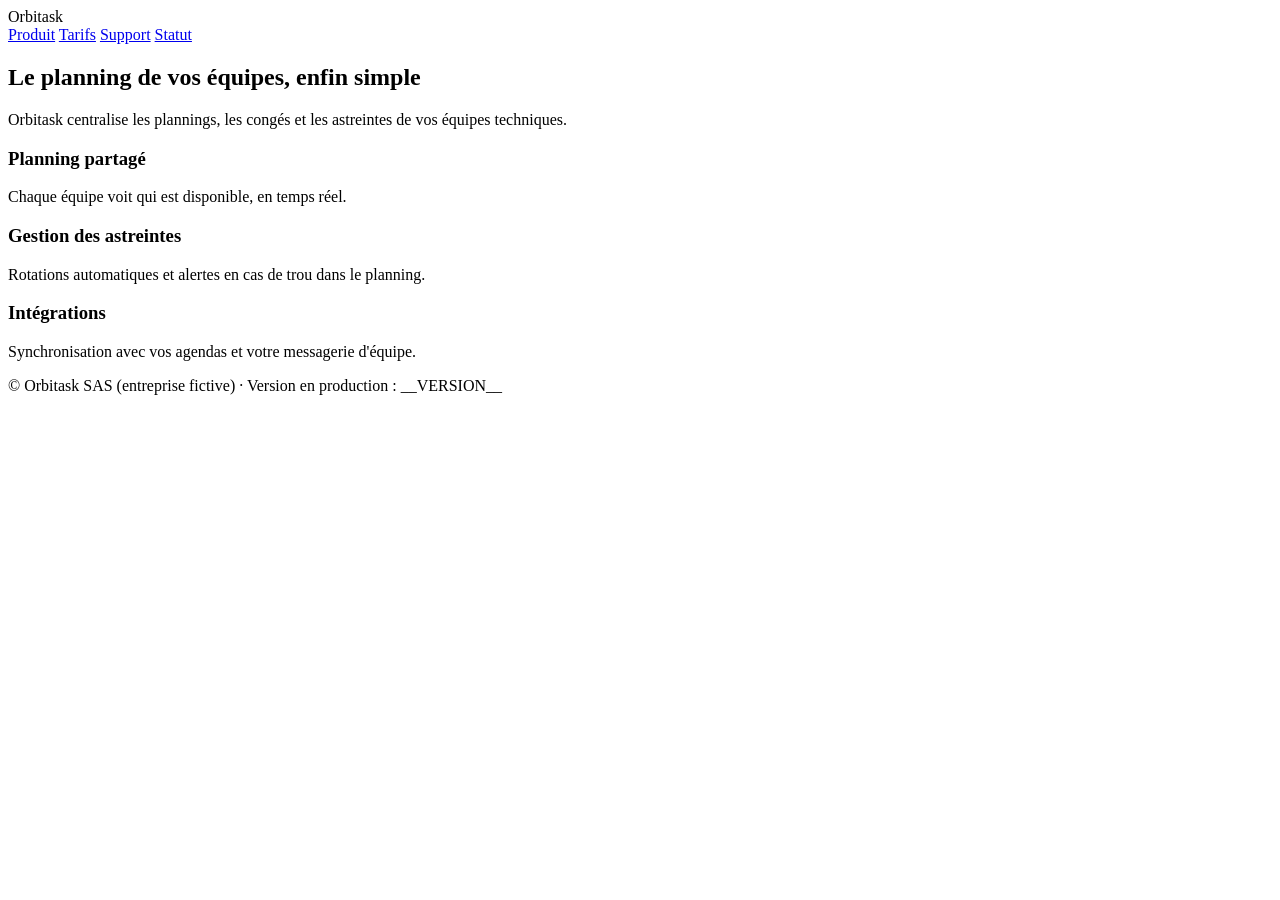
==== index.html @ 550a2c53 "ORB-2 : ajouter la page Statut et les menus Préparé avec assistance IA. Tests originaux exécutés loc" ====
<!doctype html>
<html lang="fr">
  <head>
    <meta charset="utf-8">
    <meta name="viewport" content="width=device-width, initial-scale=1">
    <title>Produit · Orbitask</title>
    <link rel="stylesheet" href="style.css">
  </head>
  <body>
    <header>
      <span class="logo">Orbitask</span>
      <nav>
        <a href="index.html">Produit</a>
        <a href="tarifs.html">Tarifs</a>
        <a href="support.html">Support</a>
        <a href="statut.html">Statut</a>
      </nav>
    </header>
    <section class="hero">
      <h1>Le planning de vos équipes, enfin simple</h1>
      <p>Orbitask centralise les plannings, les congés et les astreintes de vos équipes techniques.</p>
    </section>
    <main>
      <div class="grille">
        <div class="carte"><h3>Planning partagé</h3><p>Chaque équipe voit qui est disponible, en temps réel.</p></div>
        <div class="carte"><h3>Gestion des astreintes</h3><p>Rotations automatiques et alertes en cas de trou dans le planning.</p></div>
        <div class="carte"><h3>Intégrations</h3><p>Synchronisation avec vos agendas et votre messagerie d'équipe.</p></div>
      </div>
    </main>
    <footer>
      © Orbitask SAS (entreprise fictive) · Version en production : <span class="version">__VERSION__</span>
    </footer>
  </body>
</html>
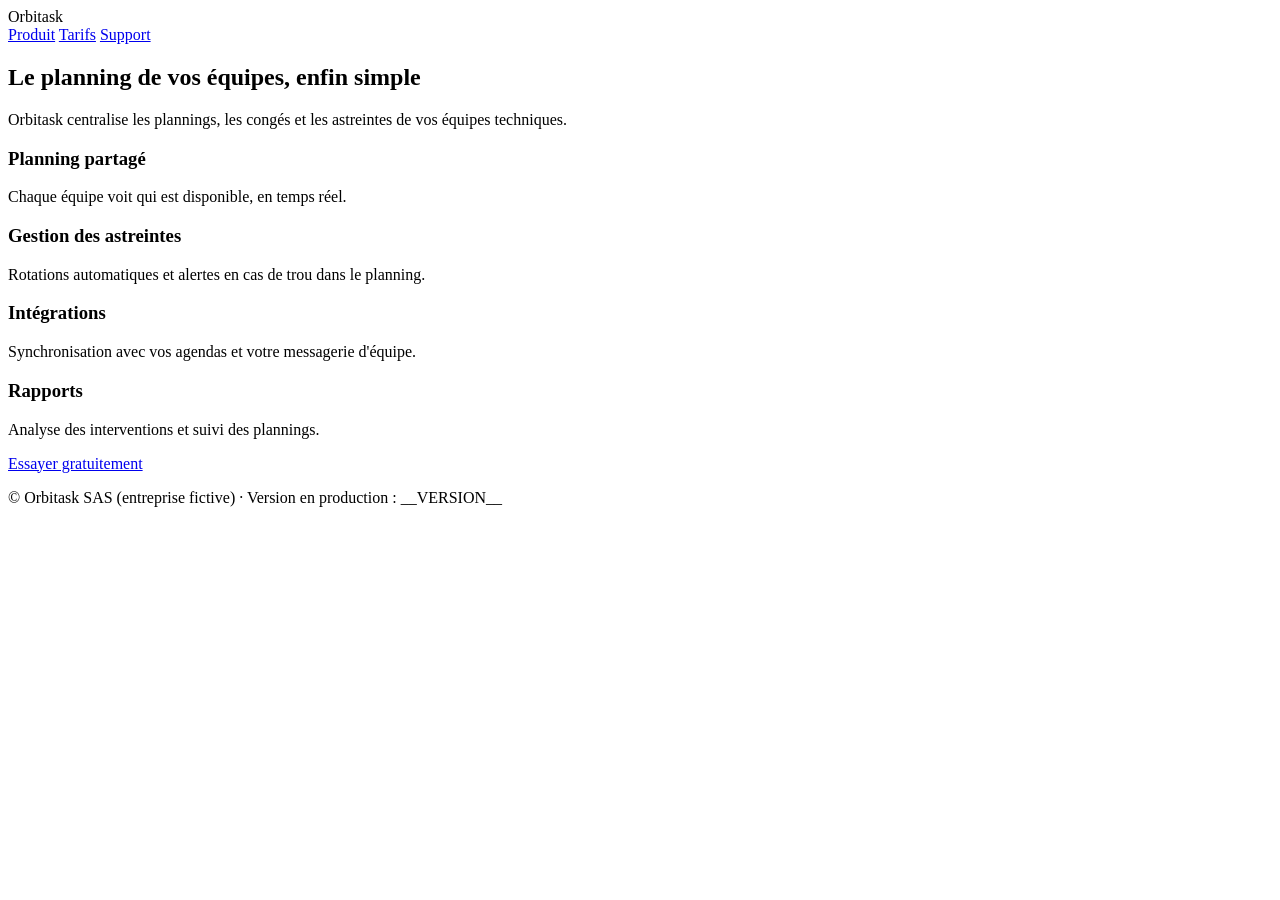
==== commit a8cad4e3: "ORB-5 : ajouter Rapports et le bouton d’essai Préparé avec assistance IA. Tests originaux locaux : O" ====
--- a/index.html
+++ b/index.html
@@ -13,7 +13,6 @@
         <a href="index.html">Produit</a>
         <a href="tarifs.html">Tarifs</a>
         <a href="support.html">Support</a>
-        <a href="statut.html">Statut</a>
       </nav>
     </header>
     <section class="hero">
@@ -25,7 +24,9 @@
         <div class="carte"><h3>Planning partagé</h3><p>Chaque équipe voit qui est disponible, en temps réel.</p></div>
         <div class="carte"><h3>Gestion des astreintes</h3><p>Rotations automatiques et alertes en cas de trou dans le planning.</p></div>
         <div class="carte"><h3>Intégrations</h3><p>Synchronisation avec vos agendas et votre messagerie d'équipe.</p></div>
+        <div class="carte"><h3>Rapports</h3><p>Analyse des interventions et suivi des plannings.</p></div>
       </div>
+      <p><a class="bouton" href="tarifs.html">Essayer gratuitement</a></p>
     </main>
     <footer>
       © Orbitask SAS (entreprise fictive) · Version en production : <span class="version">__VERSION__</span>
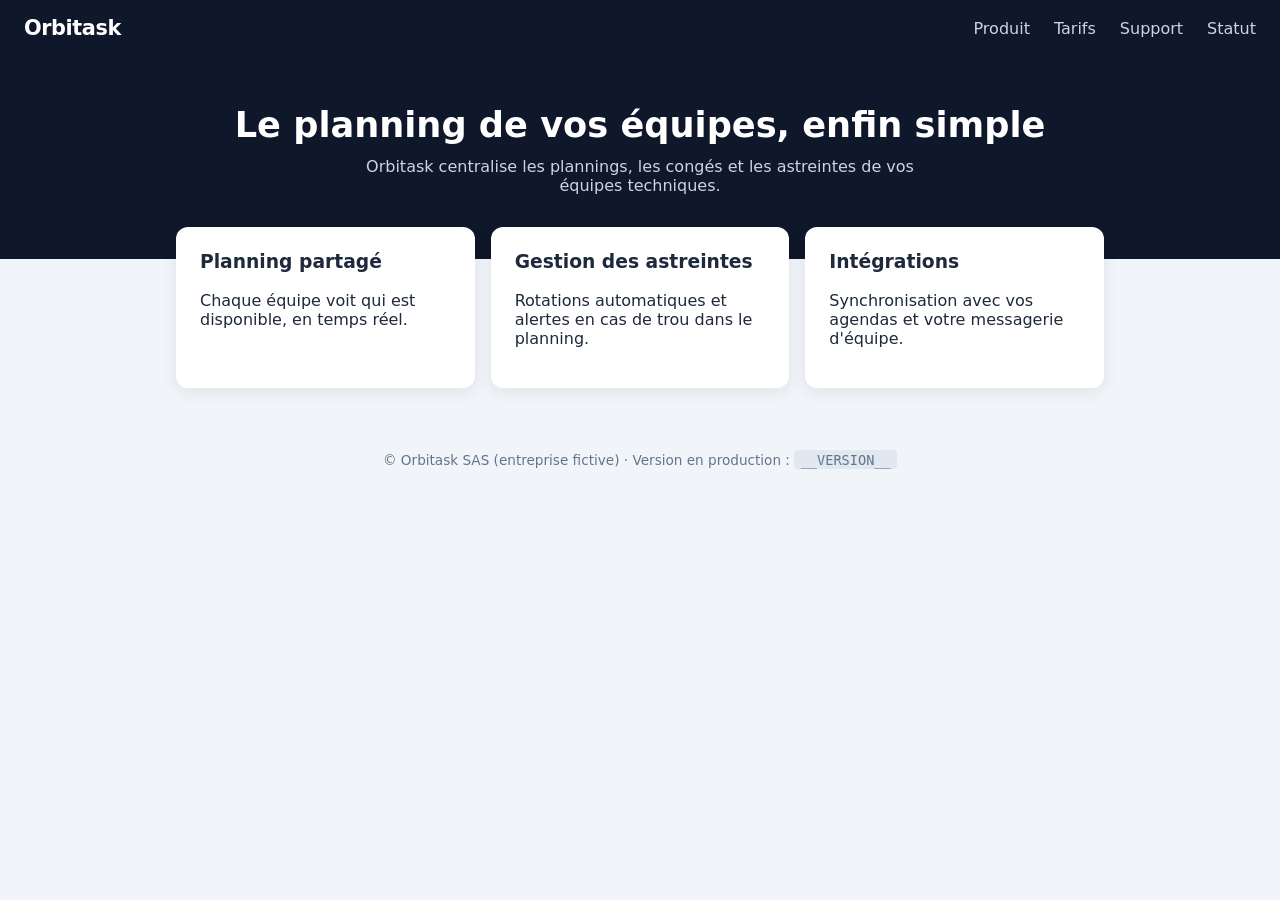
==== commit 112b89a5: "Merge pull request #9 from aghosta46/feature/orb-2 ORB-2 : ajouter la page Statut et les menus" ====
--- a/index.html
+++ b/index.html
@@ -13,6 +13,7 @@
         <a href="index.html">Produit</a>
         <a href="tarifs.html">Tarifs</a>
         <a href="support.html">Support</a>
+        <a href="statut.html">Statut</a>
       </nav>
     </header>
     <section class="hero">
@@ -24,9 +25,7 @@
         <div class="carte"><h3>Planning partagé</h3><p>Chaque équipe voit qui est disponible, en temps réel.</p></div>
         <div class="carte"><h3>Gestion des astreintes</h3><p>Rotations automatiques et alertes en cas de trou dans le planning.</p></div>
         <div class="carte"><h3>Intégrations</h3><p>Synchronisation avec vos agendas et votre messagerie d'équipe.</p></div>
-        <div class="carte"><h3>Rapports</h3><p>Analyse des interventions et suivi des plannings.</p></div>
       </div>
-      <p><a class="bouton" href="tarifs.html">Essayer gratuitement</a></p>
     </main>
     <footer>
       © Orbitask SAS (entreprise fictive) · Version en production : <span class="version">__VERSION__</span>
--- a/style.css
+++ b/style.css
@@ -0,0 +1,19 @@
+:root { --fond: #0f172a; --carte: #ffffff; --texte: #1e293b; --doux: #64748b; --accent: #4f46e5; --clair: #f1f5f9; }
+* { box-sizing: border-box; }
+body { margin: 0; font-family: system-ui, -apple-system, sans-serif; background: var(--clair); color: var(--texte); }
+header { background: var(--fond); color: #fff; padding: 1rem 1.5rem; display: flex; justify-content: space-between; align-items: center; flex-wrap: wrap; gap: 1rem; }
+.logo { font-weight: 800; font-size: 1.3rem; letter-spacing: -.02em; }
+nav { display: flex; gap: 1.5rem; }
+nav a { color: #cbd5e1; text-decoration: none; font-weight: 500; }
+nav a:hover { color: #fff; }
+.hero { background: var(--fond); color: #fff; text-align: center; padding: 3rem 1.5rem 4rem; }
+.hero h1 { font-size: 2.2rem; margin: 0 0 .75rem; }
+.hero p { color: #cbd5e1; max-width: 560px; margin: 0 auto; }
+main { max-width: 960px; margin: -2rem auto 2rem; padding: 0 1rem; }
+.grille { display: grid; grid-template-columns: repeat(auto-fit, minmax(240px, 1fr)); gap: 1rem; }
+.carte { background: var(--carte); border-radius: 12px; padding: 1.5rem; box-shadow: 0 4px 16px rgba(15,23,42,.08); }
+.carte h2, .carte h3 { margin-top: 0; }
+.prix { font-size: 1.8rem; font-weight: 800; color: #ffffff; }
+.bouton { display: inline-block; background: var(--accent); color: #fff; padding: .6rem 1.2rem; border-radius: 8px; text-decoration: none; font-weight: 600; }
+footer { text-align: center; padding: 2rem 1rem; font-size: .85rem; color: var(--doux); }
+.version { font-family: ui-monospace, monospace; background: #e2e8f0; padding: .1rem .4rem; border-radius: 4px; }
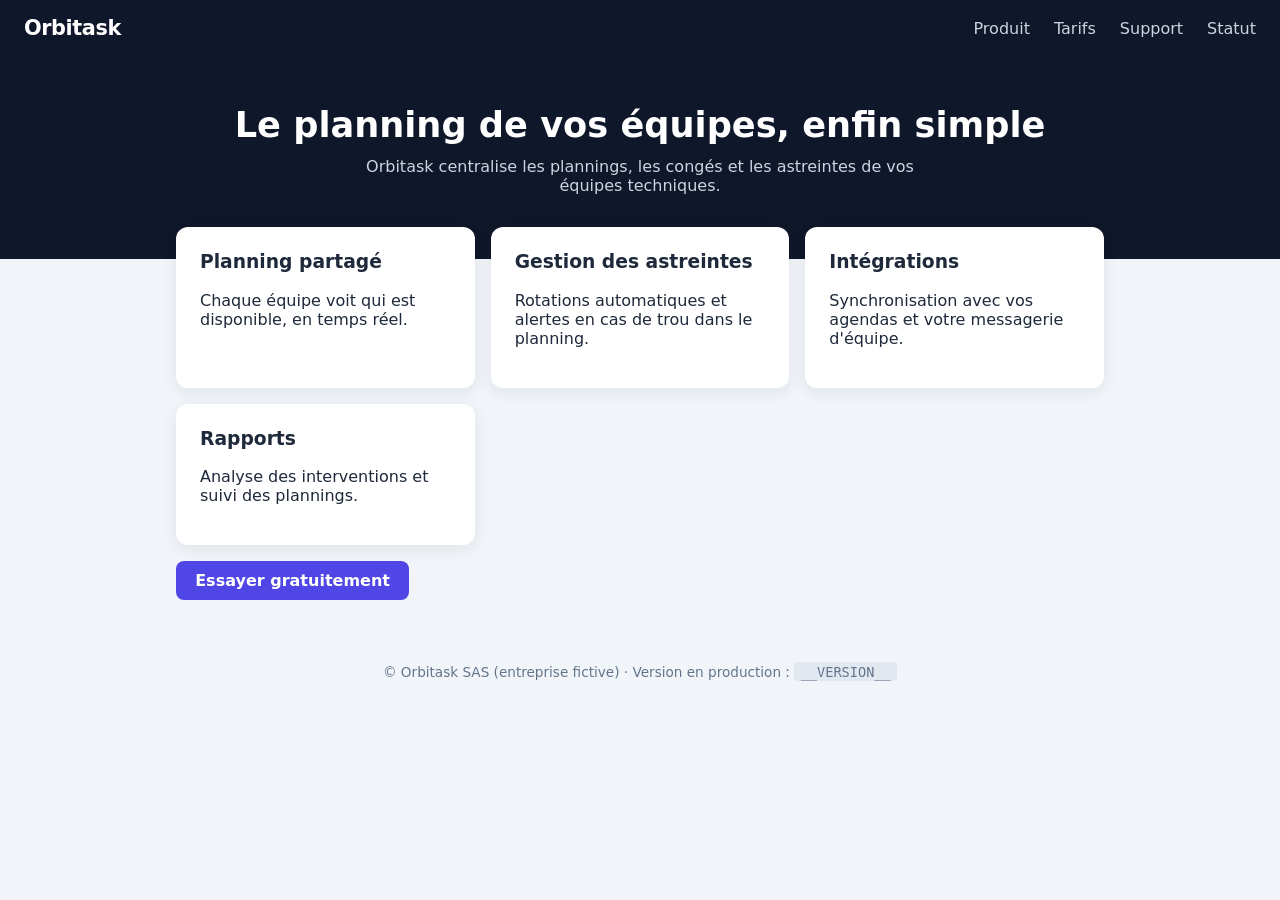
==== commit 15d725c6: "Merge pull request #12 from aghosta46/feature/orb-5 ORB-5 : ajouter Rapports et le bouton d’essai" ====
--- a/index.html
+++ b/index.html
@@ -25,7 +25,9 @@
         <div class="carte"><h3>Planning partagé</h3><p>Chaque équipe voit qui est disponible, en temps réel.</p></div>
         <div class="carte"><h3>Gestion des astreintes</h3><p>Rotations automatiques et alertes en cas de trou dans le planning.</p></div>
         <div class="carte"><h3>Intégrations</h3><p>Synchronisation avec vos agendas et votre messagerie d'équipe.</p></div>
+        <div class="carte"><h3>Rapports</h3><p>Analyse des interventions et suivi des plannings.</p></div>
       </div>
+      <p><a class="bouton" href="tarifs.html">Essayer gratuitement</a></p>
     </main>
     <footer>
       © Orbitask SAS (entreprise fictive) · Version en production : <span class="version">__VERSION__</span>
